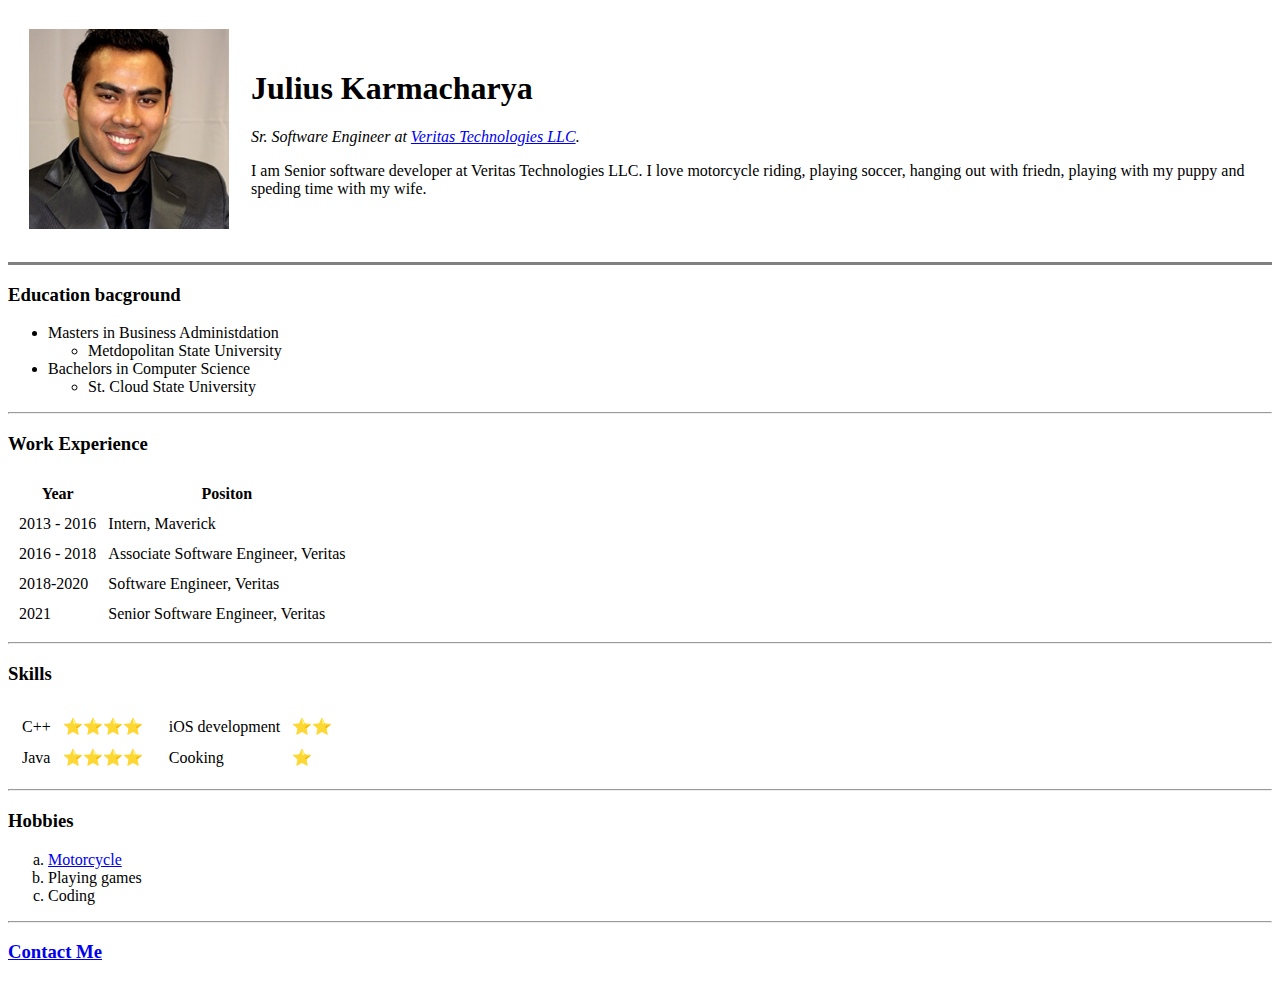
==== index.html @ 4f0dcfd5 "move stuff to homedir" ====
<!DOCTYPE html>
<html lang="en">
<head>
    <meta charset="UTF-8">
    <meta http-equiv="X-UA-Compatible">
    <meta name="viewport" content="width=device-width, initial-scale=1.0">
    <title>My personal website Julius</title>
</head>
<body>
    <table cellspacing="20">
        <td>
            <img src="assets/julius.png" alt="julius profile picture" height="200" width="200">
        </td>
        <td>
            <h1>Julius Karmacharya</h1>
            <p><em><stdong>Sr. Software Engineer</stdong> at <a href="https://www.veritas.com/">Veritas Technologies LLC</a>.</em></p>
            <p>I am Senior software developer at Veritas Technologies LLC. I love motorcycle riding, playing soccer, hanging out with friedn, playing with my puppy and speding time with my wife.</p>
        </td>
    </table>
    <hr size="3" noshade>

    <h3>Education bacground</h3>
    <ul>
        <li>Masters in Business Administdation</li>
        <ul>
            <li>Metdopolitan State University</li>
        </ul>
        <li>Bachelors in Computer Science</li>
        <ul>
            <li>St. Cloud State University</li>
        </ul>
    </ul>
    <hr>

    <h3>Work Experience</h3>
    <table cellspacing="10">
        <thead>
            <tr>
                <th>Year</th>
                <th>Positon</th>
            </tr>
        </thead>
        <tbody>
            <tr>
                <td>2013 - 2016</td>
                <td>Intern, Maverick</td>
            </tr>
            <tr>
                <td>2016 - 2018</td>
                <td>Associate Software Engineer, Veritas</td>
            </tr>
            <tr>
                <td>2018-2020</td>
                <td>Software Engineer, Veritas</td>
            </tr>
            <tr>
                <td>2021</td>
                <td>Senior Software Engineer, Veritas</td>
            </tr>
        </tbody>
    </table>
    <hr>

    <h3>Skills</h3>
    <table>
        <tr>
            <td>
                <table cellspacing="10">
                    <tr>
                        <td>C++</td>
                        <td>⭐⭐⭐⭐</td>
                    </tr>
                    <tr>
                        <td>Java</td>
                        <td>⭐⭐⭐⭐</td>
                    </tr>
                </table>
            </td>
            <td>
                <table cellspacing="10">
                    <tr>
                        <td>iOS development</td>
                        <td>⭐⭐</td>
                    </tr>
                    <tr>
                        <td>Cooking</td>
                        <td>⭐</td>
                    </tr>
                </table>
            </td>
        </tr>
    </table>
    <hr>

    <h3>Hobbies</h3>
    <ol type="a">
        <li><a href="assets/motorcycle.png">Motorcycle</a></li>
        <li>Playing games</li>
        <li>Coding</li>
    </ol>
    <hr>

    <h3><a href="contact.html">Contact Me</a></h3>
</body>
</html>
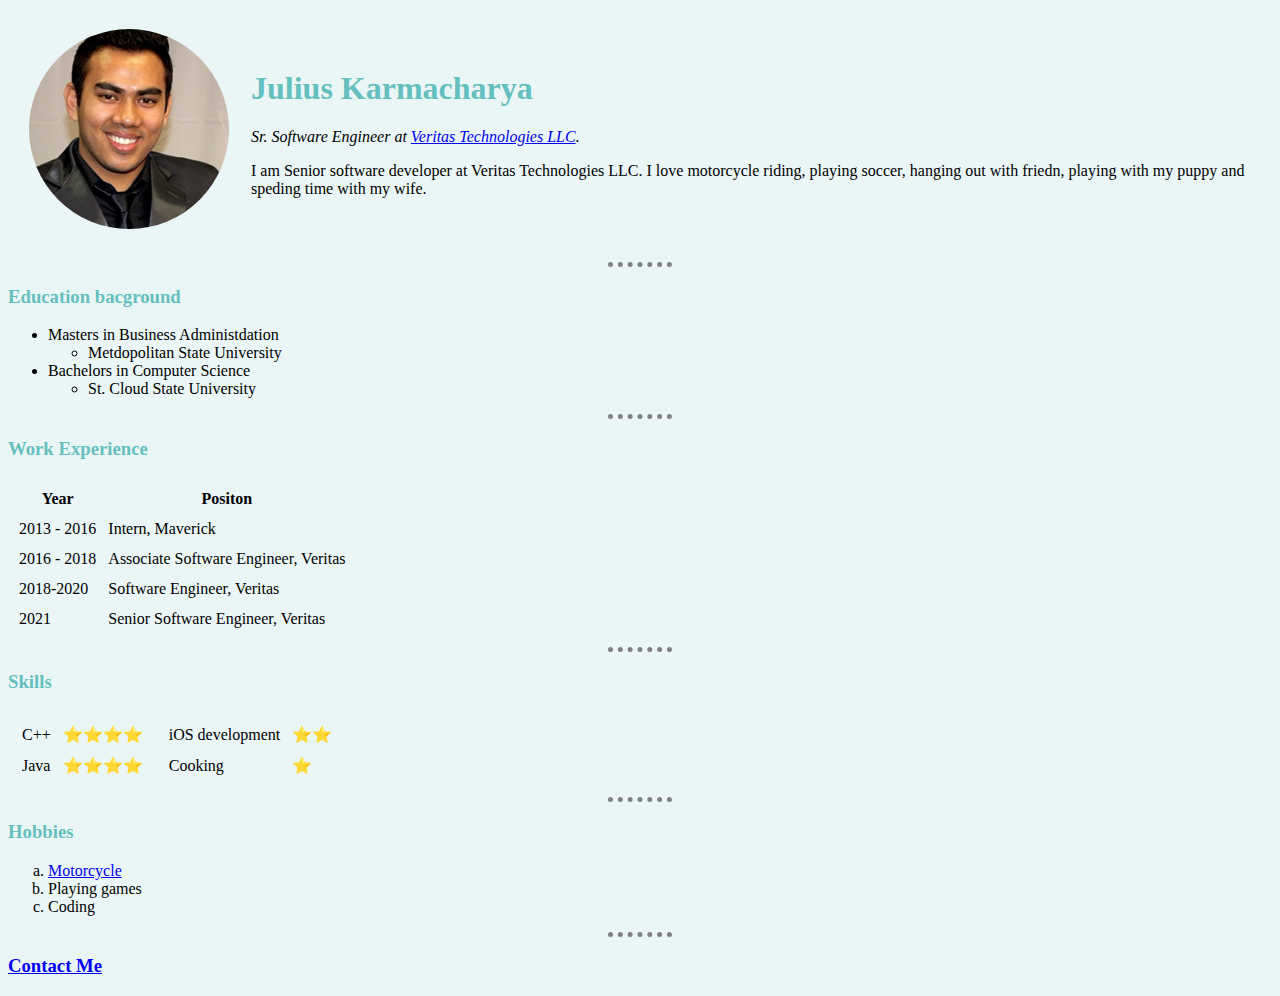
==== commit 53a0f075: "html professor type website" ====
--- a/index.html
+++ b/index.html
@@ -5,11 +5,12 @@
     <meta http-equiv="X-UA-Compatible">
     <meta name="viewport" content="width=device-width, initial-scale=1.0">
     <title>My personal website Julius</title>
+    <link rel="stylesheet" href="css/styles.css">
 </head>
 <body>
     <table cellspacing="20">
         <td>
-            <img src="assets/julius.png" alt="julius profile picture" height="200" width="200">
+            <img class="circular" src="assets/julius.png" alt="julius profile picture" height="200" width="200">
         </td>
         <td>
             <h1>Julius Karmacharya</h1>
@@ -17,7 +18,7 @@
             <p>I am Senior software developer at Veritas Technologies LLC. I love motorcycle riding, playing soccer, hanging out with friedn, playing with my puppy and speding time with my wife.</p>
         </td>
     </table>
-    <hr size="3" noshade>
+    <hr>
 
     <h3>Education bacground</h3>
     <ul>
--- a/css/styles.css
+++ b/css/styles.css
@@ -0,0 +1,28 @@
+body {
+    background-color: #EAF6F6;
+}
+
+/*********************TAG SELECTOR*******************/
+/* Can use pseudo class like hover to change style */
+hr {
+    border-style: none;
+    border-top-style: dotted;
+    border-color: grey;
+    border-width: 5px;
+    width: 5%;
+}
+
+h1, h3 {
+    color: #66BFBF
+}
+
+/**********************CLASS SELECTOR (Group)*******************/
+/* Overrides tag selector, can have more than one class in element */
+/* .class {} */
+.circular {
+    border-radius: 100%;
+}
+
+/**********************ID SELECTOR (Specific, must be unique)**********************/
+/* Can only use one id in each individual element */
+/* #header {} */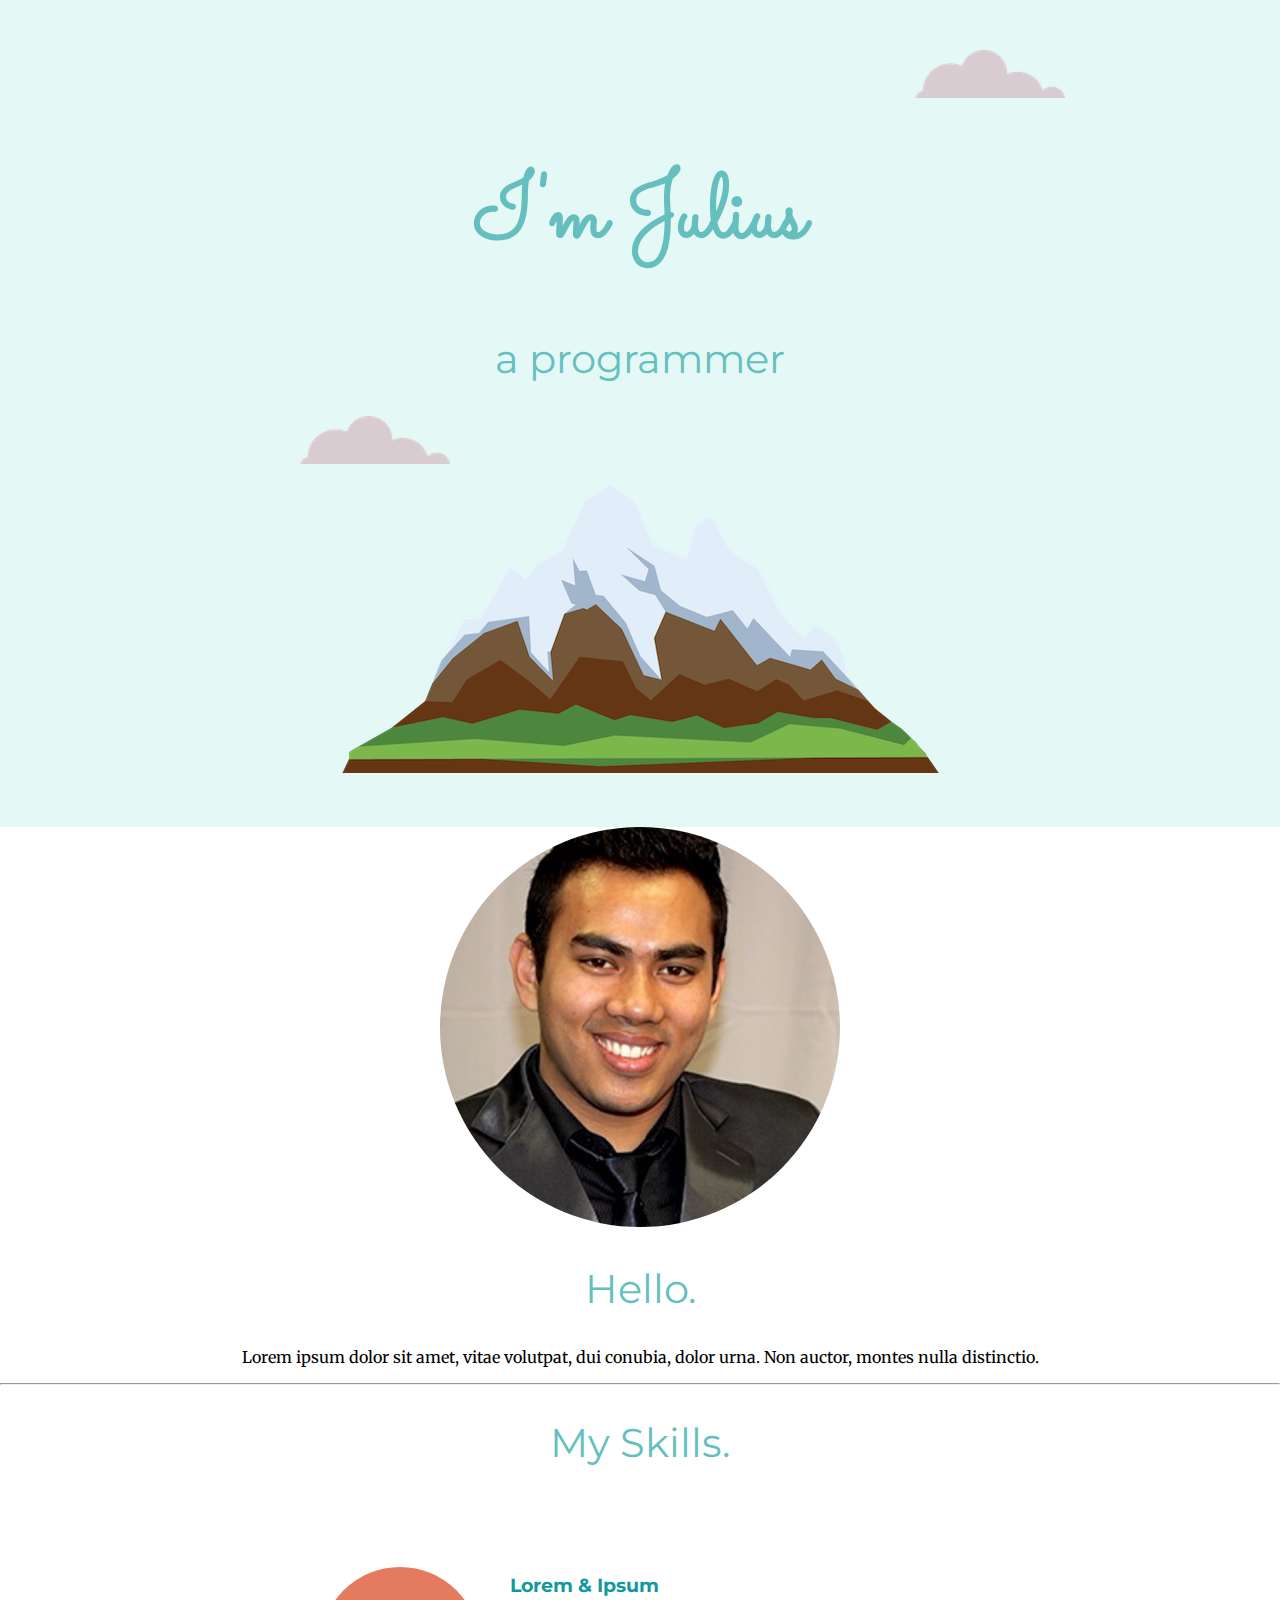
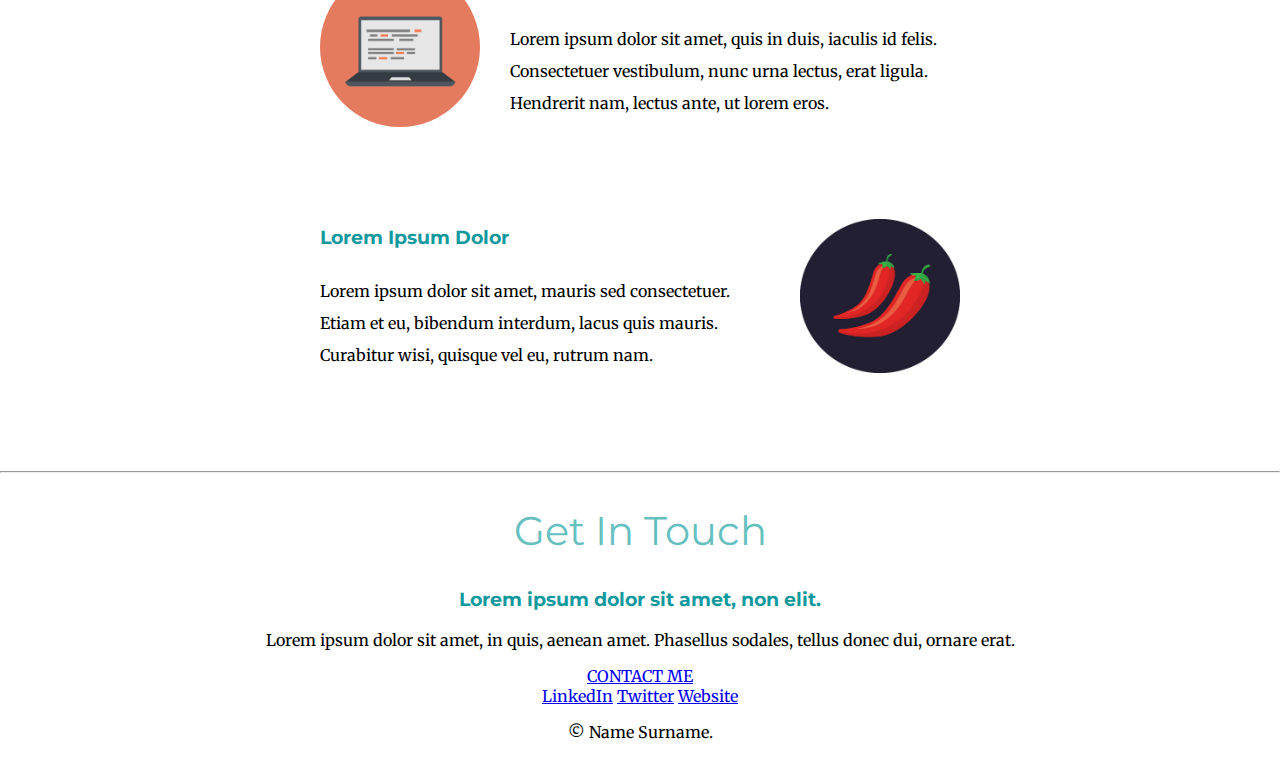
==== commit 288b45b8: "web page like" ====
--- a/index.html
+++ b/index.html
@@ -4,103 +4,56 @@
     <meta charset="UTF-8">
     <meta http-equiv="X-UA-Compatible">
     <meta name="viewport" content="width=device-width, initial-scale=1.0">
-    <title>My personal website Julius</title>
+    <title>Julius Karmacharya</title>
     <link rel="stylesheet" href="css/styles.css">
+    <link rel="icon" href="assets/favicon.ico">
+    <link rel="preconnect" href="https://fonts.googleapis.com">
+    <link rel="preconnect" href="https://fonts.gstatic.com" crossorigin>
+    <link href="https://fonts.googleapis.com/css2?family=Merriweather&family=Montserrat&family=Sacramento&display=swap" rel="stylesheet">
 </head>
 <body>
-    <table cellspacing="20">
-        <td>
-            <img class="circular" src="assets/julius.png" alt="julius profile picture" height="200" width="200">
-        </td>
-        <td>
-            <h1>Julius Karmacharya</h1>
-            <p><em><stdong>Sr. Software Engineer</stdong> at <a href="https://www.veritas.com/">Veritas Technologies LLC</a>.</em></p>
-            <p>I am Senior software developer at Veritas Technologies LLC. I love motorcycle riding, playing soccer, hanging out with friedn, playing with my puppy and speding time with my wife.</p>
-        </td>
-    </table>
-    <hr>
+    <div class="top-container">
+        <img class="top-cloud" src="assets/cloud.png" alt="cloud-img">
+        <h1>I'm Julius</h1>
+        <h2>a programmer</h2>
+        <img class="bottom-cloud" src="assets/cloud.png" alt="cloud-img">
+        <img src="assets/mountain.png" alt="mountain-img">
+    </div>
 
-    <h3>Education bacground</h3>
-    <ul>
-        <li>Masters in Business Administdation</li>
-        <ul>
-            <li>Metdopolitan State University</li>
-        </ul>
-        <li>Bachelors in Computer Science</li>
-        <ul>
-            <li>St. Cloud State University</li>
-        </ul>
-    </ul>
-    <hr>
+    <div class="middle-container">
+        <div class="profile">
+            <img class="circular" src="assets/julius.png" alt="julius-img">
+            <h2>Hello.</h2>
+            <p>Lorem ipsum dolor sit amet, vitae volutpat, dui conubia, dolor urna. Non auctor, montes nulla distinctio.</p>
+        </div>
+        <hr>
+        <div class="skills">
+            <h2>My Skills.</h2>
+            <div class="skill-row">
+                <img class="circular code-img" src="assets/computer.png" alt="">
+                <h3>Lorem & Ipsum</h3>
+                <p>Lorem ipsum dolor sit amet, quis in duis, iaculis id felis. Consectetuer vestibulum, nunc urna lectus, erat ligula. Hendrerit nam, lectus ante, ut lorem eros.</p>
+            </div>
+            <div class="skill-row">
+                <img class="chilli-img" src="assets/chillies.png" alt="">
+                <h3>Lorem Ipsum Dolor</h3>
+                <p>Lorem ipsum dolor sit amet, mauris sed consectetuer. Etiam et eu, bibendum interdum, lacus quis mauris. Curabitur wisi, quisque vel eu, rutrum nam.</p>
+            </div>
+        </div>
+        <hr>
+        <div class="contact-me">
+            <h2>Get In Touch</h2>
+            <h3>Lorem ipsum dolor sit amet, non elit.</h3>
+            <p>Lorem ipsum dolor sit amet, in quis, aenean amet. Phasellus sodales, tellus donec dui, ornare erat.</p>
+            <a class="btn" href="mailto:name@email.com">CONTACT ME</a>
+        </div>
+    </div>
 
-    <h3>Work Experience</h3>
-    <table cellspacing="10">
-        <thead>
-            <tr>
-                <th>Year</th>
-                <th>Positon</th>
-            </tr>
-        </thead>
-        <tbody>
-            <tr>
-                <td>2013 - 2016</td>
-                <td>Intern, Maverick</td>
-            </tr>
-            <tr>
-                <td>2016 - 2018</td>
-                <td>Associate Software Engineer, Veritas</td>
-            </tr>
-            <tr>
-                <td>2018-2020</td>
-                <td>Software Engineer, Veritas</td>
-            </tr>
-            <tr>
-                <td>2021</td>
-                <td>Senior Software Engineer, Veritas</td>
-            </tr>
-        </tbody>
-    </table>
-    <hr>
-
-    <h3>Skills</h3>
-    <table>
-        <tr>
-            <td>
-                <table cellspacing="10">
-                    <tr>
-                        <td>C++</td>
-                        <td>⭐⭐⭐⭐</td>
-                    </tr>
-                    <tr>
-                        <td>Java</td>
-                        <td>⭐⭐⭐⭐</td>
-                    </tr>
-                </table>
-            </td>
-            <td>
-                <table cellspacing="10">
-                    <tr>
-                        <td>iOS development</td>
-                        <td>⭐⭐</td>
-                    </tr>
-                    <tr>
-                        <td>Cooking</td>
-                        <td>⭐</td>
-                    </tr>
-                </table>
-            </td>
-        </tr>
-    </table>
-    <hr>
-
-    <h3>Hobbies</h3>
-    <ol type="a">
-        <li><a href="assets/motorcycle.png">Motorcycle</a></li>
-        <li>Playing games</li>
-        <li>Coding</li>
-    </ol>
-    <hr>
-
-    <h3><a href="contact.html">Contact Me</a></h3>
+    <div class="bottom-container">
+        <a class="footer-link" href="https://www.linkedin.com/">LinkedIn</a>
+        <a class="footer-link" href="https://twitter.com/">Twitter</a>
+        <a class="footer-link" href="https://www.appbrewery.co/">Website</a>
+        <p>© Name Surname.</p>
+    </div>
 </body>
 </html>--- a/css/styles.css
+++ b/css/styles.css
@@ -1,26 +1,78 @@
+/*********************TAG SELECTOR*******************/
+/* Can use pseudo class like hover to change style */
 body {
-    background-color: #EAF6F6;
+    margin: 0px;
+    text-align: center;
+    font-family: 'Merriweather', serif;
 }
 
-/*********************TAG SELECTOR*******************/
-/* Can use pseudo class like hover to change style */
-hr {
-    border-style: none;
-    border-top-style: dotted;
-    border-color: grey;
-    border-width: 5px;
-    width: 5%;
+h1 {
+    margin-top: 0px;
+    font-family: 'Sacramento', cursive;
+    font-size: 5.625rem;
+    margin: 50px auto 50px auto;
+    color: #66BFBF;
 }
 
-h1, h3 {
-    color: #66BFBF
+h2 {
+    font-family: 'Montserrat', sans-serif;
+    font-size: 2.5rem;
+    color: #66BFBF;
+    font-weight: normal;
+}
+
+h3 {
+    font-family: 'Montserrat', sans-serif;
+    color: #11999E;
 }
 
 /**********************CLASS SELECTOR (Group)*******************/
 /* Overrides tag selector, can have more than one class in element */
 /* .class {} */
+.top-container {
+    background-color: #E4F9F5;
+    margin: 0px;
+    padding: 50px;
+}
+
+.middle-container {
+}
+
+.bottom-container {
+}
+
+.bottom-cloud {
+    position: absolute;
+    left: 300px;
+}
+
+.top-cloud {
+    position: relative;
+    left: 350px;
+}
+
 .circular {
     border-radius: 100%;
+    width: 400px;
+}
+
+.skill-row {
+    width: 50%;
+    margin: 100px auto 100px auto;
+    text-align: left;
+    line-height: 2;
+}
+
+.code-img {
+    width: 25%;
+    float: left;
+    margin-right: 30px;
+}
+
+.chilli-img {
+    width: 25%;
+    float: right;
+    margin-left: 30px;
 }
 
 /**********************ID SELECTOR (Specific, must be unique)**********************/
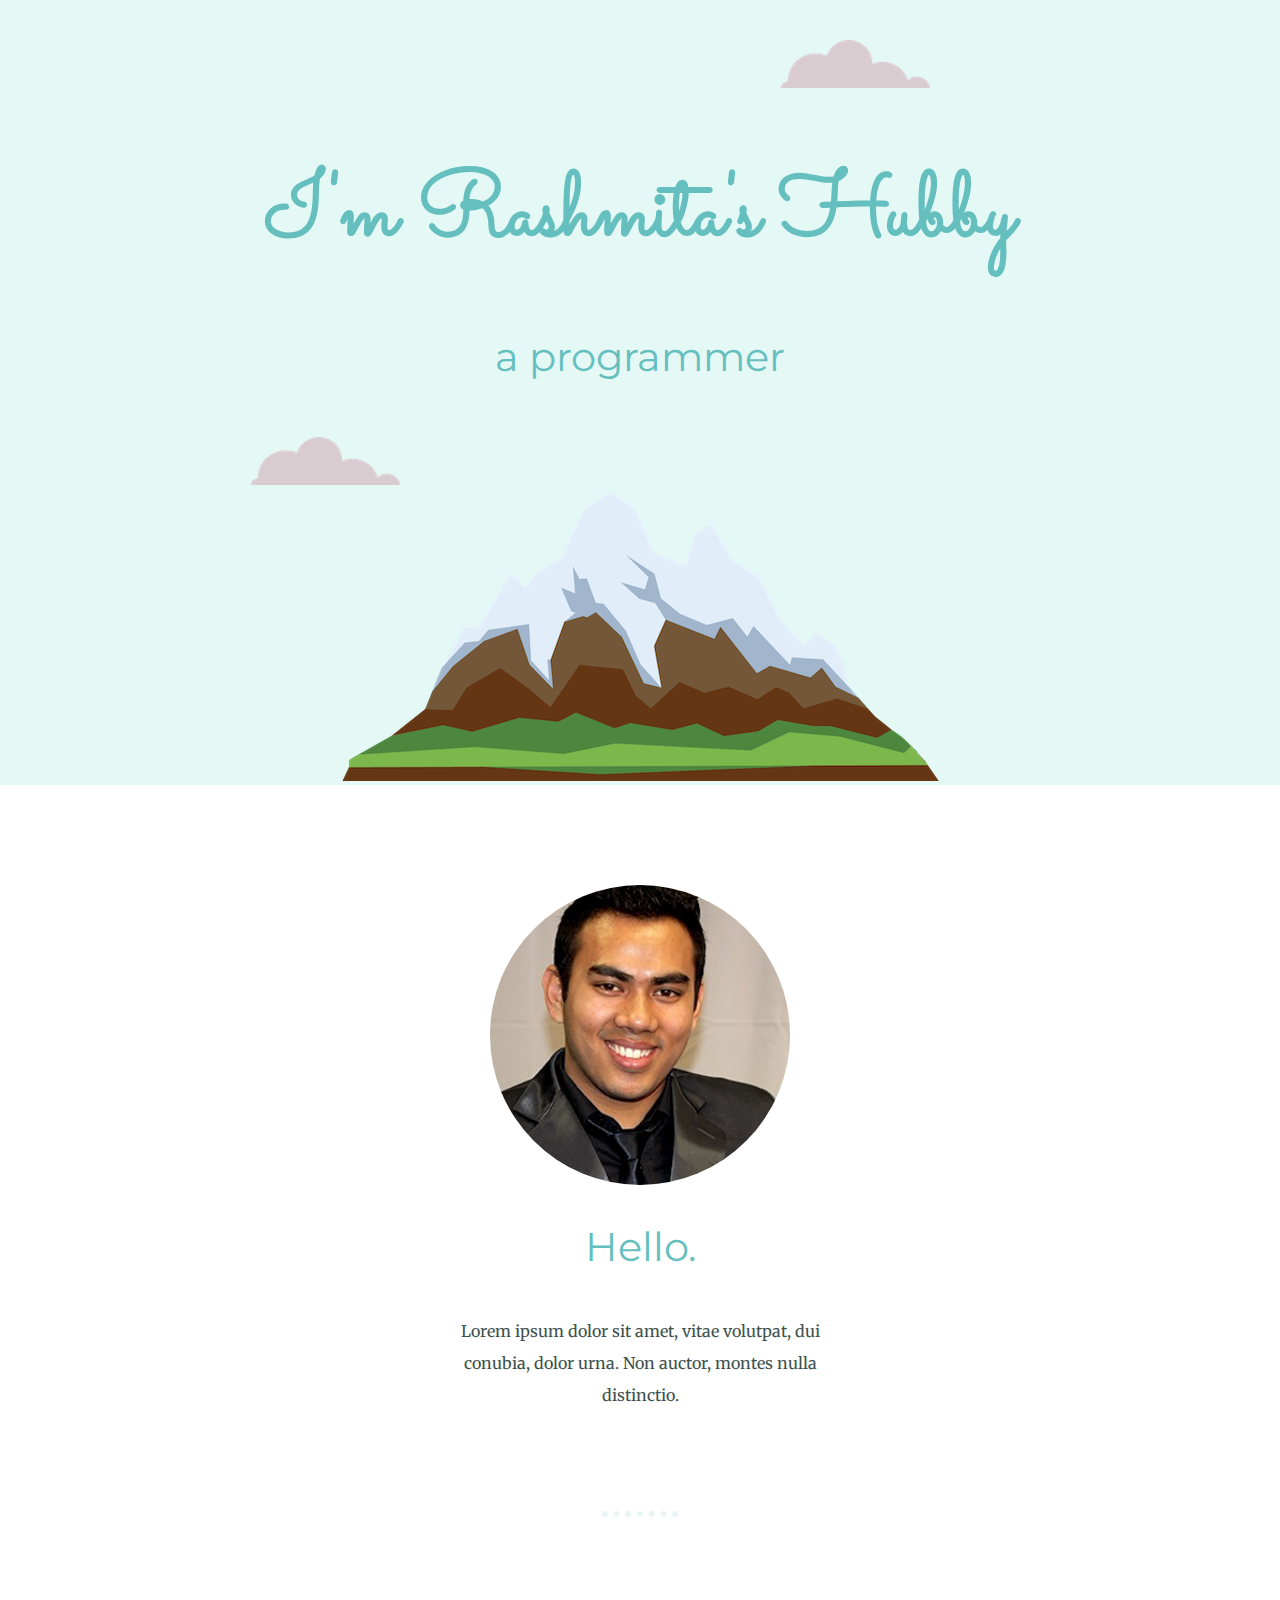
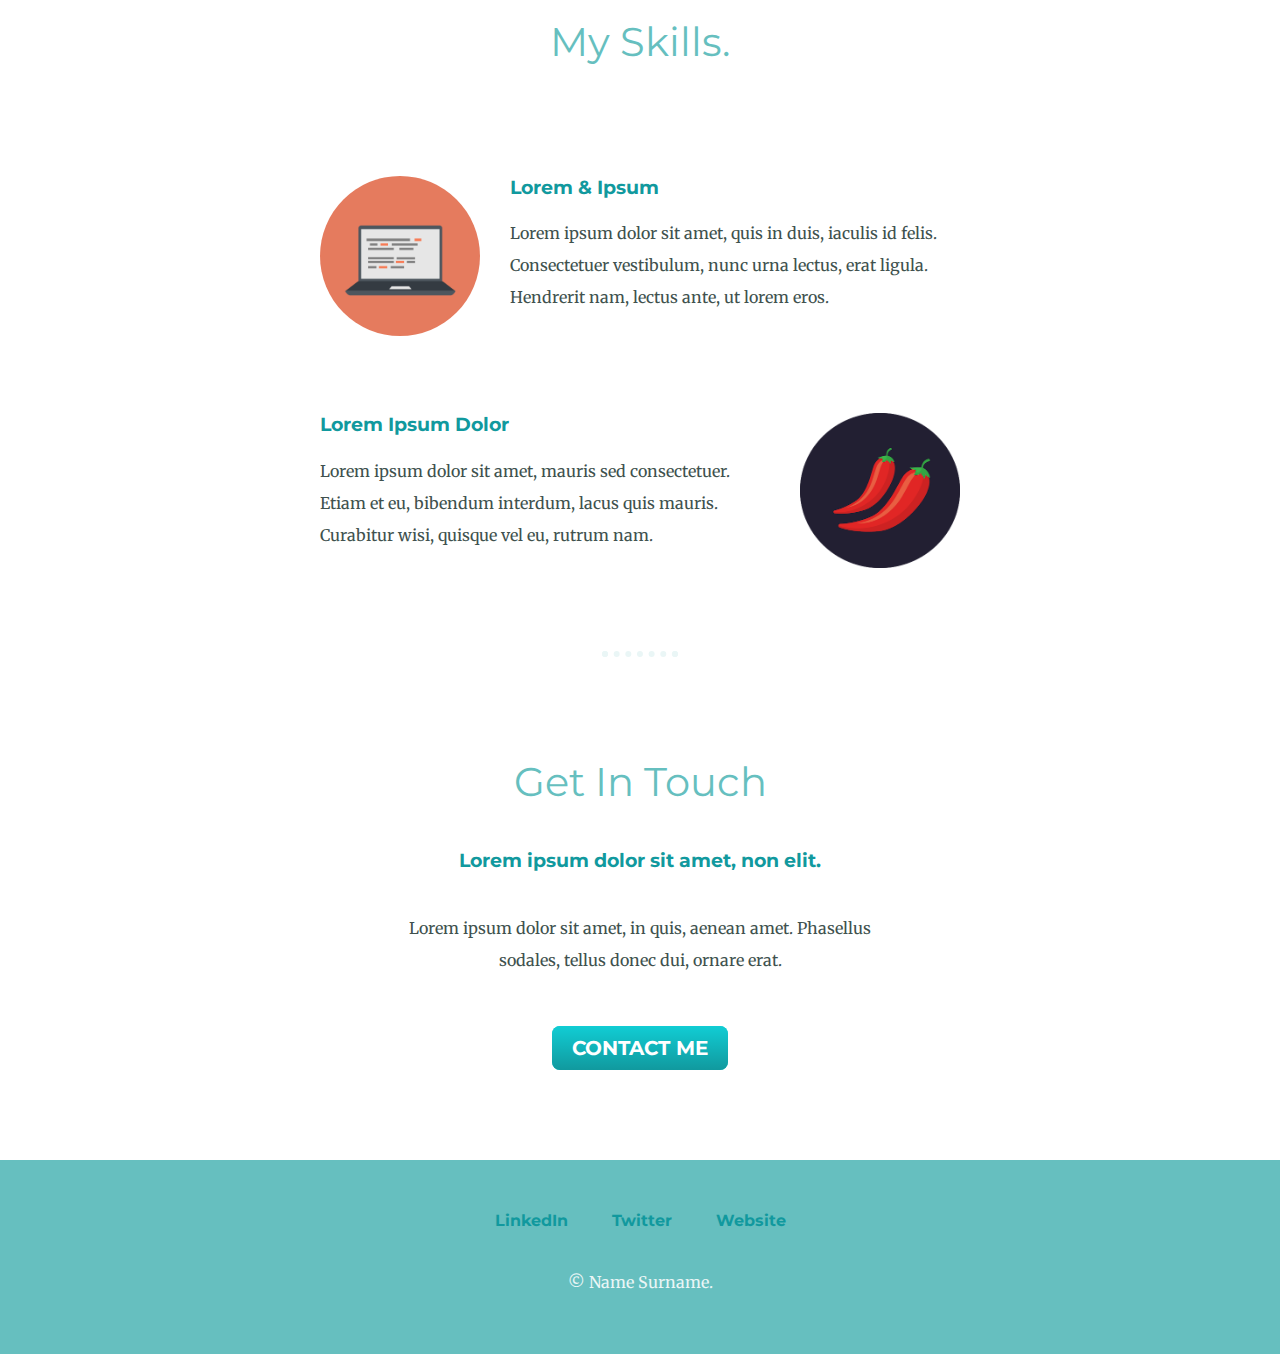
==== commit 65ccbabb: "css challenge" ====
--- a/index.html
+++ b/index.html
@@ -9,12 +9,12 @@
     <link rel="icon" href="assets/favicon.ico">
     <link rel="preconnect" href="https://fonts.googleapis.com">
     <link rel="preconnect" href="https://fonts.gstatic.com" crossorigin>
-    <link href="https://fonts.googleapis.com/css2?family=Merriweather&family=Montserrat&family=Sacramento&display=swap" rel="stylesheet">
+    <link rel="stylesheet" href="https://fonts.googleapis.com/css2?family=Merriweather&family=Montserrat&family=Sacramento&display=swap">
 </head>
 <body>
     <div class="top-container">
         <img class="top-cloud" src="assets/cloud.png" alt="cloud-img">
-        <h1>I'm Julius</h1>
+        <h1>I'm Rashmita's Hubby</h1>
         <h2>a programmer</h2>
         <img class="bottom-cloud" src="assets/cloud.png" alt="cloud-img">
         <img src="assets/mountain.png" alt="mountain-img">
@@ -24,7 +24,7 @@
         <div class="profile">
             <img class="circular" src="assets/julius.png" alt="julius-img">
             <h2>Hello.</h2>
-            <p>Lorem ipsum dolor sit amet, vitae volutpat, dui conubia, dolor urna. Non auctor, montes nulla distinctio.</p>
+            <p class="intro">Lorem ipsum dolor sit amet, vitae volutpat, dui conubia, dolor urna. Non auctor, montes nulla distinctio.</p>
         </div>
         <hr>
         <div class="skills">
@@ -44,7 +44,7 @@
         <div class="contact-me">
             <h2>Get In Touch</h2>
             <h3>Lorem ipsum dolor sit amet, non elit.</h3>
-            <p>Lorem ipsum dolor sit amet, in quis, aenean amet. Phasellus sodales, tellus donec dui, ornare erat.</p>
+            <p class="contact-message">Lorem ipsum dolor sit amet, in quis, aenean amet. Phasellus sodales, tellus donec dui, ornare erat.</p>
             <a class="btn" href="mailto:name@email.com">CONTACT ME</a>
         </div>
     </div>
@@ -53,7 +53,7 @@
         <a class="footer-link" href="https://www.linkedin.com/">LinkedIn</a>
         <a class="footer-link" href="https://twitter.com/">Twitter</a>
         <a class="footer-link" href="https://www.appbrewery.co/">Website</a>
-        <p>© Name Surname.</p>
+        <p class="copyright">© Name Surname.</p>
     </div>
 </body>
 </html>--- a/css/styles.css
+++ b/css/styles.css
@@ -4,6 +4,7 @@
     margin: 0px;
     text-align: center;
     font-family: 'Merriweather', serif;
+    color: #40514E;
 }
 
 h1 {
@@ -19,6 +20,7 @@
     font-size: 2.5rem;
     color: #66BFBF;
     font-weight: normal;
+    padding-bottom: 10px;
 }
 
 h3 {
@@ -26,41 +28,70 @@
     color: #11999E;
 }
 
+hr {
+    border: dotted;
+    border-bottom: none;
+    border-color: #EAF6F6;
+    border-width: 6px;
+    width: 5%;
+    margin: 100px auto;
+}
+
+a {
+    color: #11999E;
+    text-decoration: none;
+    font-family: 'Montserrat', sans-serif;
+    font-weight: bold;
+    margin: 10px 20px;
+}
+
+a:hover {
+    color: #EAF6F6;
+}
+
+p {
+    line-height: 2;
+}
+
 /**********************CLASS SELECTOR (Group)*******************/
 /* Overrides tag selector, can have more than one class in element */
 /* .class {} */
 .top-container {
     background-color: #E4F9F5;
-    margin: 0px;
-    padding: 50px;
+    position: relative;
+    padding-top: 100px;
 }
 
 .middle-container {
+    margin: 100px 0px;
 }
 
 .bottom-container {
+    padding: 50px 0px 20px;
+    background-color: #66BFBF;
+}
+
+.top-cloud {
+    position: absolute;
+    right: 350px;
+    top: 40px;
 }
 
 .bottom-cloud {
     position: absolute;
-    left: 300px;
-}
-
-.top-cloud {
-    position: relative;
-    left: 350px;
+    left: 250px;
+    bottom: 300px;
 }
 
 .circular {
     border-radius: 100%;
-    width: 400px;
+    width: 300px;
 }
 
 .skill-row {
     width: 50%;
     margin: 100px auto 100px auto;
     text-align: left;
-    line-height: 2;
 }
 
 .code-img {
@@ -75,6 +106,58 @@
     margin-left: 30px;
 }
 
+.btn {
+    background: #11cdd4;
+    background-image: -webkit-linear-gradient(top, #11cdd4, #11999e);
+    background-image: -moz-linear-gradient(top, #11cdd4, #11999e);
+    background-image: -ms-linear-gradient(top, #11cdd4, #11999e);
+    background-image: -o-linear-gradient(top, #11cdd4, #11999e);
+    background-image: linear-gradient(to bottom, #11cdd4, #11999e);
+    -webkit-border-radius: 8;
+    -moz-border-radius: 8;
+    border-radius: 8px;
+    font-family: 'Montserrat', sans-serif;
+    color: #ffffff;
+    font-size: 20px;
+    padding: 10px 20px 10px 20px;
+    text-decoration: none;
+    position: relative;
+    margin: 50px;
+}
+
+.btn:hover {
+    background: #30e3cb;
+    background-image: -webkit-linear-gradient(top, #30e3cb, #2bc4ad);
+    background-image: -moz-linear-gradient(top, #30e3cb, #2bc4ad);
+    background-image: -ms-linear-gradient(top, #30e3cb, #2bc4ad);
+    background-image: -o-linear-gradient(top, #30e3cb, #2bc4ad);
+    background-image: linear-gradient(to bottom, #30e3cb, #2bc4ad);
+    text-decoration: none;
+}
+
+/* .contact-me {
+    padding: 100px;
+}
+
+.footer-link {
+} */
+
+.copyright {
+    color: #EAF6F6;
+    font-size: 0.75 rem;
+    padding: 20px 0px
+}
+
+.intro {
+    width: 30%;
+    margin: auto;
+}
+
+.contact-message {
+    width: 40%;
+    margin: 40px auto 60px;
+}
+
 /**********************ID SELECTOR (Specific, must be unique)**********************/
 /* Can only use one id in each individual element */
 /* #header {} */